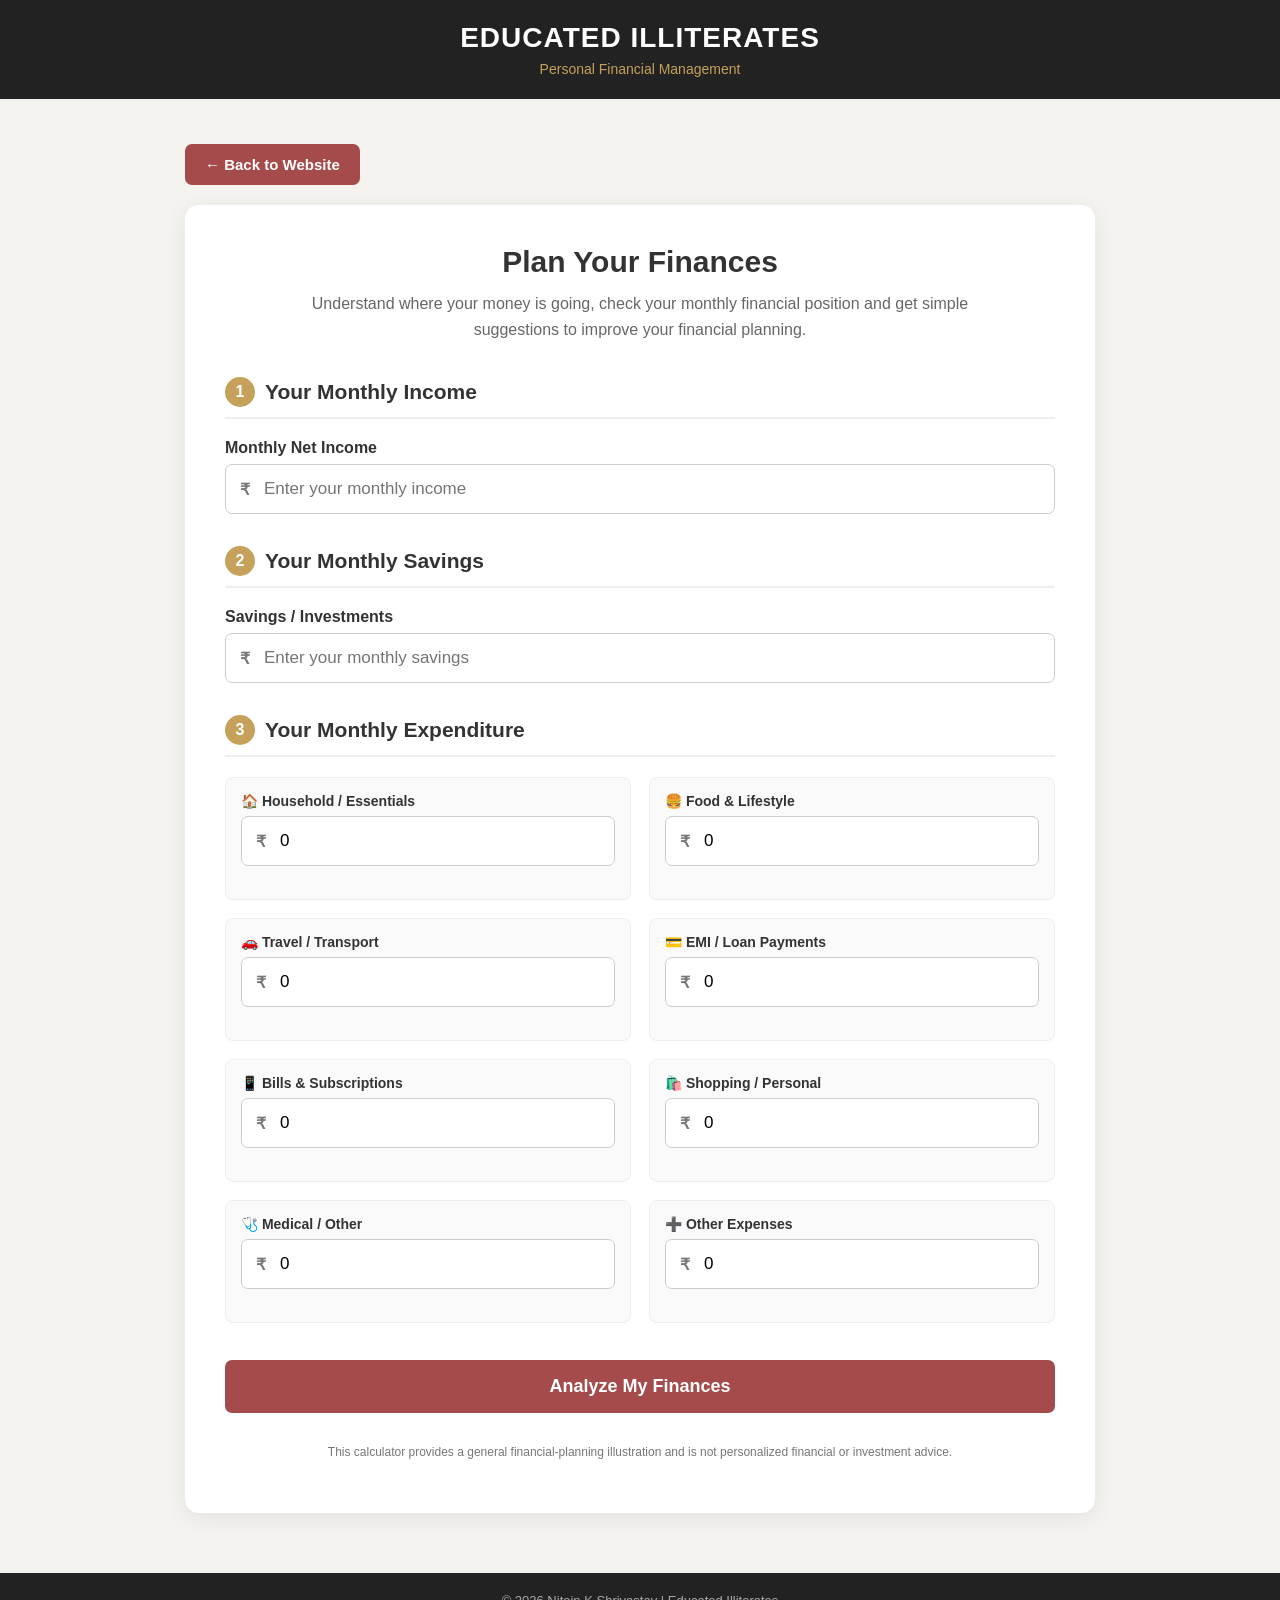
==== financial-calculator.html @ b7cf478b "Add financial planning calculator" ====
<!DOCTYPE html>
<html lang="en">
<head>
<meta charset="UTF-8">
<meta name="viewport" content="width=device-width, initial-scale=1.0">

<title>Plan Your Finances | Educated Illiterates</title>

<style>

/* =========================
   GENERAL
========================= */

* {
    box-sizing: border-box;
}

body {
    margin: 0;
    font-family: Arial, sans-serif;
    background: #f5f3ef;
    color: #333;
}

/* =========================
   HEADER
========================= */

header {
    background: #222;
    color: white;
    padding: 22px 20px;
    text-align: center;
}

header h1 {
    margin: 0;
    font-size: 28px;
    letter-spacing: 1px;
}

header p {
    margin: 7px 0 0;
    color: #c6a15b;
    font-size: 14px;
}

/* =========================
   MAIN
========================= */

.calculator-container {
    max-width: 950px;
    margin: 45px auto;
    padding: 0 20px;
}

.calculator-card {
    background: white;
    padding: 40px;
    border-radius: 14px;
    box-shadow: 0 5px 25px rgba(0,0,0,0.08);
}

/* =========================
   TITLE
========================= */

.calculator-card h2 {
    text-align: center;
    margin: 0;
    font-size: 30px;
}

.intro {
    text-align: center;
    color: #666;
    line-height: 1.6;
    max-width: 700px;
    margin: 12px auto 35px;
}

/* =========================
   SECTIONS
========================= */

.finance-section {
    margin-bottom: 32px;
}

.section-title {
    display: flex;
    align-items: center;
    gap: 10px;
    border-bottom: 2px solid #eee;
    padding-bottom: 10px;
    margin-bottom: 20px;
}

.section-title h3 {
    margin: 0;
    font-size: 21px;
}

.section-number {
    background: #c6a15b;
    color: white;
    width: 30px;
    height: 30px;
    border-radius: 50%;
    display: flex;
    align-items: center;
    justify-content: center;
    font-weight: bold;
}

/* =========================
   INPUTS
========================= */

.form-group {
    margin-bottom: 18px;
}

.form-group label {
    display: block;
    font-weight: bold;
    margin-bottom: 7px;
}

.input-wrapper {
    position: relative;
}

.currency {
    position: absolute;
    left: 15px;
    top: 50%;
    transform: translateY(-50%);
    font-weight: bold;
    color: #777;
}

.form-group input {
    width: 100%;
    padding: 14px 15px 14px 38px;
    border: 1px solid #ccc;
    border-radius: 7px;
    font-size: 17px;
    transition: 0.2s;
}

.form-group input:focus {
    outline: none;
    border-color: #c6a15b;
    box-shadow: 0 0 0 2px rgba(198,161,91,0.12);
}

/* =========================
   EXPENSE GRID
========================= */

.expense-grid {
    display: grid;
    grid-template-columns: 1fr 1fr;
    gap: 18px;
}

.expense-item {
    background: #fafafa;
    padding: 15px;
    border-radius: 8px;
    border: 1px solid #eee;
}

.expense-item label {
    font-size: 14px;
}

/* =========================
   BUTTON
========================= */

.calculate-btn {
    width: 100%;
    padding: 16px;
    background: #A64B4B;
    color: white;
    border: none;
    border-radius: 7px;
    font-size: 18px;
    font-weight: bold;
    cursor: pointer;
    transition: 0.3s;
    margin-top: 5px;
}

.calculate-btn:hover {
    background: #8f3f3f;
}

/* =========================
   RESULT
========================= */

#result {
    display: none;
    margin-top: 40px;
}

.result-box {
    padding: 28px;
    border-radius: 10px;
}

.good {
    background: #e9f6ed;
    border: 1px solid #9ed0aa;
}

.warning {
    background: #fff4df;
    border: 1px solid #e2bd70;
}

.danger {
    background: #fdeaea;
    border: 1px solid #df9a9a;
}

.result-box h3 {
    text-align: center;
    margin-top: 0;
    font-size: 25px;
}

.result-message {
    text-align: center;
    line-height: 1.7;
}

/* =========================
   SUMMARY
========================= */

.summary-grid {
    display: grid;
    grid-template-columns: repeat(2, 1fr);
    gap: 12px;
    margin: 25px 0;
}

.summary-item {
    background: white;
    border: 1px solid #eee;
    padding: 16px;
    border-radius: 7px;
}

.summary-label {
    display: block;
    color: #777;
    font-size: 13px;
    margin-bottom: 5px;
}

.summary-value {
    font-size: 20px;
    font-weight: bold;
}

/* =========================
   FINANCIAL STATUS
========================= */

.status-box {
    background: white;
    padding: 18px;
    border-radius: 8px;
    margin-top: 20px;
    text-align: center;
    border: 1px solid #eee;
}

.status-box strong {
    font-size: 20px;
}

/* =========================
   SUGGESTIONS
========================= */

.suggestions {
    margin-top: 25px;
    background: white;
    padding: 22px;
    border-radius: 8px;
    border: 1px solid #eee;
}

.suggestions h4 {
    margin-top: 0;
    color: #A64B4B;
    font-size: 20px;
}

.suggestions ul {
    padding-left: 20px;
    margin-bottom: 0;
}

.suggestions li {
    margin-bottom: 13px;
    line-height: 1.6;
}

/* =========================
   BREAKDOWN
========================= */

.breakdown {
    margin-top: 25px;
}

.breakdown h4 {
    margin-bottom: 15px;
}

.breakdown-row {
    display: flex;
    justify-content: space-between;
    padding: 10px 0;
    border-bottom: 1px solid #eee;
}

.breakdown-row:last-child {
    border-bottom: none;
}

/* =========================
   RESET
========================= */

.reset-btn {
    margin-top: 20px;
    background: transparent;
    border: 1px solid #A64B4B;
    color: #A64B4B;
    padding: 11px 20px;
    border-radius: 6px;
    cursor: pointer;
    font-weight: bold;
}

.reset-btn:hover {
    background: #A64B4B;
    color: white;
}

/* =========================
   DISCLAIMER
========================= */

.disclaimer {
    margin-top: 30px;
    font-size: 12px;
    color: #777;
    text-align: center;
    line-height: 1.5;
}

/* =========================
   FOOTER
========================= */

footer {
    background: #222;
    color: #aaa;
    text-align: center;
    padding: 20px;
    margin-top: 60px;
    font-size: 13px;
}

/* =========================
   MOBILE
========================= */

@media (max-width: 650px) {

    .calculator-container {
        margin: 25px auto;
    }

    .calculator-card {
        padding: 25px 18px;
    }

    .calculator-card h2 {
        font-size: 25px;
    }

    .expense-grid {
        grid-template-columns: 1fr;
        gap: 12px;
    }

    .summary-grid {
        grid-template-columns: 1fr;
    }

    header h1 {
        font-size: 23px;
    }

}

/* =========================
   BACK TO WEBSITE BUTTON
========================= */

.back-to-website {
    display: inline-block;
    padding: 12px 20px;
    margin-bottom: 20px;
    background: #A64B4B;
    color: #ffffff !important;
    text-decoration: none !important;
    border-radius: 7px;
    font-weight: bold;
    font-size: 15px;
    transition: 0.3s;
}

.back-to-website:hover {
    background: #8f3f3f;
    color: #ffffff !important;
    text-decoration: none !important;
}

</style>
</head>


<body>

<header>

<h1>EDUCATED ILLITERATES</h1>

<p>Personal Financial Management</p>

</header>


<main class="calculator-container">
    
    <a href="index.html" class="back-to-website">
    ← Back to Website
</a>

<div class="calculator-card">

<h2>Plan Your Finances</h2>

<p class="intro">
Understand where your money is going, check your monthly financial
position and get simple suggestions to improve your financial planning.
</p>


<!-- =========================
     1. INCOME
========================= -->

<div class="finance-section">

<div class="section-title">

<div class="section-number">1</div>

<h3>Your Monthly Income</h3>

</div>


<div class="form-group">

<label for="income">
Monthly Net Income
</label>

<div class="input-wrapper">

<span class="currency">₹</span>

<input
type="number"
id="income"
placeholder="Enter your monthly income"
min="0"
>

</div>

</div>

</div>


<!-- =========================
     2. SAVINGS
========================= -->

<div class="finance-section">

<div class="section-title">

<div class="section-number">2</div>

<h3>Your Monthly Savings</h3>

</div>


<div class="form-group">

<label for="savings">
Savings / Investments
</label>

<div class="input-wrapper">

<span class="currency">₹</span>

<input
type="number"
id="savings"
placeholder="Enter your monthly savings"
min="0"
>

</div>

</div>

</div>


<!-- =========================
     3. EXPENDITURE
========================= -->

<div class="finance-section">

<div class="section-title">

<div class="section-number">3</div>

<h3>Your Monthly Expenditure</h3>

</div>


<div class="expense-grid">


<!-- ESSENTIAL -->

<div class="expense-item">

<div class="form-group">

<label for="essential">
🏠 Household / Essentials
</label>

<div class="input-wrapper">

<span class="currency">₹</span>

<input
type="number"
id="essential"
placeholder="Amount"
min="0"
value="0"
>

</div>

</div>

</div>


<!-- FOOD -->

<div class="expense-item">

<div class="form-group">

<label for="food">
🍔 Food & Lifestyle
</label>

<div class="input-wrapper">

<span class="currency">₹</span>

<input
type="number"
id="food"
placeholder="Amount"
min="0"
value="0"
>

</div>

</div>

</div>


<!-- TRAVEL -->

<div class="expense-item">

<div class="form-group">

<label for="travel">
🚗 Travel / Transport
</label>

<div class="input-wrapper">

<span class="currency">₹</span>

<input
type="number"
id="travel"
placeholder="Amount"
min="0"
value="0"
>

</div>

</div>

</div>


<!-- EMI -->

<div class="expense-item">

<div class="form-group">

<label for="emi">
💳 EMI / Loan Payments
</label>

<div class="input-wrapper">

<span class="currency">₹</span>

<input
type="number"
id="emi"
placeholder="Amount"
min="0"
value="0"
>

</div>

</div>

</div>


<!-- BILLS -->

<div class="expense-item">

<div class="form-group">

<label for="bills">
📱 Bills & Subscriptions
</label>

<div class="input-wrapper">

<span class="currency">₹</span>

<input
type="number"
id="bills"
placeholder="Amount"
min="0"
value="0"
>

</div>

</div>

</div>


<!-- SHOPPING -->

<div class="expense-item">

<div class="form-group">

<label for="shopping">
🛍️ Shopping / Personal
</label>

<div class="input-wrapper">

<span class="currency">₹</span>

<input
type="number"
id="shopping"
placeholder="Amount"
min="0"
value="0"
>

</div>

</div>

</div>


<!-- MEDICAL -->

<div class="expense-item">

<div class="form-group">

<label for="medical">
🩺 Medical / Other
</label>

<div class="input-wrapper">

<span class="currency">₹</span>

<input
type="number"
id="medical"
placeholder="Amount"
min="0"
value="0"
>

</div>

</div>

</div>


<!-- OTHER -->

<div class="expense-item">

<div class="form-group">

<label for="other">
➕ Other Expenses
</label>

<div class="input-wrapper">

<span class="currency">₹</span>

<input
type="number"
id="other"
placeholder="Amount"
min="0"
value="0"
>

</div>

</div>

</div>


</div>

</div>


<!-- =========================
     ANALYZE
========================= -->

<button
class="calculate-btn"
onclick="analyzeFinances()">

Analyze My Finances

</button>


<!-- =========================
     RESULT
========================= -->

<div id="result"></div>


<p class="disclaimer">
This calculator provides a general financial-planning illustration
and is not personalized financial or investment advice.
</p>


</div>

</main>


<footer>

© 2026 Nitein K Shrivastav | Educated Illiterates

</footer>


<script>

/* =========================
   FORMAT RUPEES
========================= */

function formatRupees(amount) {

    return "₹" + Math.round(amount).toLocaleString("en-IN");

}


/* =========================
   GET INPUT VALUE
========================= */

function getValue(id) {

    const value =
        parseFloat(document.getElementById(id).value);

    return isNaN(value) ? 0 : value;

}


/* =========================
   ANALYZE FINANCES
========================= */

function analyzeFinances() {

    const income = getValue("income");

    const savings = getValue("savings");


    /* =========================
       VALIDATE INCOME
    ========================= */

    if (income <= 0) {

        alert("Please enter your monthly net income.");

        return;

    }


    /* =========================
       EXPENSE VALUES
    ========================= */

    const essential = getValue("essential");
    const food = getValue("food");
    const travel = getValue("travel");
    const emi = getValue("emi");
    const bills = getValue("bills");
    const shopping = getValue("shopping");
    const medical = getValue("medical");
    const other = getValue("other");


    /* =========================
       TOTALS
    ========================= */

    const totalExpenses =
        essential +
        food +
        travel +
        emi +
        bills +
        shopping +
        medical +
        other;


    const totalOutflow =
        totalExpenses + savings;


    const balance =
        income - totalOutflow;


    const savingsRate =
        (savings / income) * 100;


    const expenseRate =
        (totalExpenses / income) * 100;


    const emiRate =
        (emi / income) * 100;


    const lifestyleTotal =
        food + shopping;


    const lifestyleRate =
        (lifestyleTotal / income) * 100;


    /* =========================
       FIND LARGEST CATEGORY
    ========================= */

    const expenses = {

        "Household / Essentials": essential,

        "Food & Lifestyle": food,

        "Travel / Transport": travel,

        "EMI / Loan Payments": emi,

        "Bills & Subscriptions": bills,

        "Shopping / Personal": shopping,

        "Medical / Other": medical,

        "Other Expenses": other

    };


    let largestCategory = "";
    let largestAmount = 0;


    for (const category in expenses) {

        if (expenses[category] > largestAmount) {

            largestAmount = expenses[category];

            largestCategory = category;

        }

    }


    const result =
        document.getElementById("result");


    result.style.display = "block";


    let resultClass = "";
    let title = "";
    let message = "";

    let suggestions = [];


    /* ==================================================
       CASE 1
       EXPENDITURE + SAVINGS > INCOME
    ================================================== */

    if (balance < 0) {

        resultClass = "danger";


        const shortage =
            Math.abs(balance);


        title =
            "🔴 Your monthly outflow is higher than your income";


        message = `
        Your income is <strong>${formatRupees(income)}</strong>,
        while your savings and expenditure together are
        <strong>${formatRupees(totalOutflow)}</strong>.

        You currently have a monthly shortfall of
        <strong>${formatRupees(shortage)}</strong>.
        `;


        /* ZERO SAVINGS + DEFICIT */

        if (savings === 0) {

            suggestions.push(
                `You are currently saving <strong>₹0</strong>. Your first priority should be to bring your expenditure below your income. Once you create a surplus, start with a small and regular savings amount.`
            );

        }


        /* SAVING WHILE IN DEFICIT */

        else {

            suggestions.push(
                `You are currently saving ${formatRupees(savings)}, but your overall monthly outflow is still higher than your income. Consider temporarily reviewing your savings amount while you work on balancing your monthly cash flow.`
            );

        }


        /* LARGEST EXPENSE */

        if (largestCategory && largestAmount > 0) {

            suggestions.push(
                `Your largest expenditure category is <strong>${largestCategory}</strong> at ${formatRupees(largestAmount)}. This is the first area you should review for possible reductions.`
            );

        }


        /* EMI */

        if (emiRate > 30) {

            suggestions.push(
                `Your EMI/loan payments are around <strong>${emiRate.toFixed(1)}%</strong> of your income. This is a significant commitment. Avoid taking on additional debt and review your repayment strategy.`
            );

        }


        /* LIFESTYLE */

        if (lifestyleRate > 20) {

            suggestions.push(
                `Food, lifestyle and shopping together account for about <strong>${lifestyleRate.toFixed(1)}%</strong> of your income. Look for areas where discretionary spending can be reduced.`
            );

        }


        /* BILLS */

        if (bills > 0) {

            suggestions.push(
                "Review subscriptions and recurring bills. Cancel or reduce services that are not essential."
            );

        }


        /* FINAL ACTION */

        suggestions.push(
            `Your immediate target should be to reduce your monthly outflow by at least <strong>${formatRupees(shortage)}</strong> so that your finances return to balance.`
        );


        suggestions.push(
            "After your budget becomes balanced, focus on creating a small emergency fund and then gradually increase your savings."
        );

    }


    /* ==================================================
       CASE 2
       NO SAVINGS BUT POSITIVE BALANCE
    ================================================== */

    else if (savings === 0 && balance > 0) {

        resultClass = "warning";


        title =
            "🟡 You have money left, but you're not saving yet";


        message = `
        After your current expenditure,
        you have <strong>${formatRupees(balance)}</strong>
        remaining each month.

        However, your current savings are
        <strong>₹0</strong>.
        `;


        suggestions.push(
            `Consider starting a regular savings habit. You could begin by setting aside a manageable amount from your ${formatRupees(balance)} monthly balance.`
        );


        if (balance >= income * 0.10) {

            suggestions.push(
                `You have enough monthly room to consider saving a meaningful portion of your remaining balance rather than allowing it to disappear into additional spending.`
            );

        }


        suggestions.push(
            "Start building an emergency fund before increasing discretionary spending."
        );


        suggestions.push(
            "Automating a fixed saving amount soon after receiving your income can help make saving consistent."
        );


        if (largestCategory) {

            suggestions.push(
                `Your largest expense is <strong>${largestCategory}</strong> at ${formatRupees(largestAmount)}. Keep monitoring this category as your income and lifestyle change.`
            );

        }

    }


    /* ==================================================
       CASE 3
       SAVINGS BELOW 10%
    ================================================== */

    else if (savingsRate < 10 && balance >= 0) {

        resultClass = "warning";


        title =
            "🟡 Your savings could be stronger";


        message = `
        You are currently saving
        <strong>${formatRupees(savings)}</strong>
        per month, which is about
        <strong>${savingsRate.toFixed(1)}%</strong>
        of your income.
        `;


        suggestions.push(
            "Consider gradually increasing your savings rather than trying to make a large change all at once."
        );


        suggestions.push(
            "Review your discretionary spending and redirect part of it toward savings."
        );


        if (largestCategory) {

            suggestions.push(
                `Your largest expense is <strong>${largestCategory}</strong> at ${formatRupees(largestAmount)}. A small reduction here could help increase your savings.`
            );

        }


        suggestions.push(
            "Build an emergency fund before taking on unnecessary financial commitments."
        );

    }


    /* ==================================================
       CASE 4
       HEALTHY SAVINGS
    ================================================== */

    else {

        resultClass = "good";


        title =
            "🟢 You are building a positive financial position";


        message = `
        You are saving
        <strong>${formatRupees(savings)}</strong>
        per month and have
        <strong>${formatRupees(balance)}</strong>
        remaining after savings and expenditure.
        `;


        suggestions.push(
            `Your current savings rate is approximately <strong>${savingsRate.toFixed(1)}%</strong> of your income. Continue maintaining a consistent savings habit.`
        );


        suggestions.push(
            "Keep an emergency fund for unexpected expenses before increasing lifestyle commitments."
        );


        suggestions.push(
            "Set specific financial goals so your savings have a clear purpose."
        );


        if (largestCategory) {

            suggestions.push(
                `Your largest expenditure category is <strong>${largestCategory}</strong> at ${formatRupees(largestAmount)}. Continue monitoring it so that lifestyle inflation does not reduce your future savings.`
            );

        }


        if (emiRate > 30) {

            suggestions.push(
                `Although your overall position is positive, EMI/loan payments are around <strong>${emiRate.toFixed(1)}%</strong> of income. Consider reducing debt before taking on additional commitments.`
            );

        }

    }


    /* ==================================================
       BUILD SUGGESTIONS
    ================================================== */

    let suggestionHTML = "";


    suggestions.forEach(function(item) {

        suggestionHTML += `<li>${item}</li>`;

    });


    /* =========================
       BALANCE LABEL
    ========================= */

    let balanceLabel;


    if (balance < 0) {

        balanceLabel = "Monthly Shortfall";

    } else {

        balanceLabel = "Remaining Balance";

    }


    /* =========================
       RESULT HTML
    ========================= */

    result.innerHTML = `

    <div class="result-box ${resultClass}">

        <h3>${title}</h3>


        <p class="result-message">
            ${message}
        </p>


        <div class="summary-grid">


            <div class="summary-item">

                <span class="summary-label">
                    Monthly Income
                </span>

                <span class="summary-value">
                    ${formatRupees(income)}
                </span>

            </div>


            <div class="summary-item">

                <span class="summary-label">
                    Monthly Savings
                </span>

                <span class="summary-value">
                    ${formatRupees(savings)}
                </span>

            </div>


            <div class="summary-item">

                <span class="summary-label">
                    Total Expenditure
                </span>

                <span class="summary-value">
                    ${formatRupees(totalExpenses)}
                </span>

            </div>


            <div class="summary-item">

                <span class="summary-label">
                    Total Monthly Outflow
                </span>

                <span class="summary-value">
                    ${formatRupees(totalOutflow)}
                </span>

            </div>


            <div class="summary-item">

                <span class="summary-label">
                    ${balanceLabel}
                </span>

                <span class="summary-value">
                    ${formatRupees(Math.abs(balance))}
                </span>

            </div>


            <div class="summary-item">

                <span class="summary-label">
                    Savings Rate
                </span>

                <span class="summary-value">
                    ${savingsRate.toFixed(1)}%
                </span>

            </div>


        </div>


        <div class="status-box">

            <strong>Financial Snapshot</strong>

            <p>
                You are using approximately
                <strong>${expenseRate.toFixed(1)}%</strong>
                of your income for expenditure.
            </p>

        </div>


        <div class="breakdown">

            <h4>📊 Your Expenditure Breakdown</h4>


            <div class="breakdown-row">
                <span>🏠 Household / Essentials</span>
                <strong>${formatRupees(essential)}</strong>
            </div>


            <div class="breakdown-row">
                <span>🍔 Food & Lifestyle</span>
                <strong>${formatRupees(food)}</strong>
            </div>


            <div class="breakdown-row">
                <span>🚗 Travel / Transport</span>
                <strong>${formatRupees(travel)}</strong>
            </div>


            <div class="breakdown-row">
                <span>💳 EMI / Loans</span>
                <strong>${formatRupees(emi)}</strong>
            </div>


            <div class="breakdown-row">
                <span>📱 Bills & Subscriptions</span>
                <strong>${formatRupees(bills)}</strong>
            </div>


            <div class="breakdown-row">
                <span>🛍️ Shopping / Personal</span>
                <strong>${formatRupees(shopping)}</strong>
            </div>


            <div class="breakdown-row">
                <span>🩺 Medical / Other</span>
                <strong>${formatRupees(medical)}</strong>
            </div>


            <div class="breakdown-row">
                <span>➕ Other Expenses</span>
                <strong>${formatRupees(other)}</strong>
            </div>


        </div>


        <div class="suggestions">

            <h4>💡 Suggestions for You</h4>

            <ul>
                ${suggestionHTML}
            </ul>

        </div>


        <button
            class="reset-btn"
            onclick="resetCalculator()">

            Start Again

        </button>


    </div>

    `;


    /* =========================
       SCROLL TO RESULT
    ========================= */

    result.scrollIntoView({

        behavior: "smooth",

        block: "start"

    });

}


/* =========================
   RESET CALCULATOR
========================= */

function resetCalculator() {

    document
        .querySelectorAll("input")
        .forEach(function(input) {

            if (
                input.id === "essential" ||
                input.id === "food" ||
                input.id === "travel" ||
                input.id === "emi" ||
                input.id === "bills" ||
                input.id === "shopping" ||
                input.id === "medical" ||
                input.id === "other"
            ) {

                input.value = 0;

            } else {

                input.value = "";

            }

        });


    const result =
        document.getElementById("result");


    result.style.display = "none";

    result.innerHTML = "";


    window.scrollTo({

        top: 0,

        behavior: "smooth"

    });

}

</script>

</body>
</html>
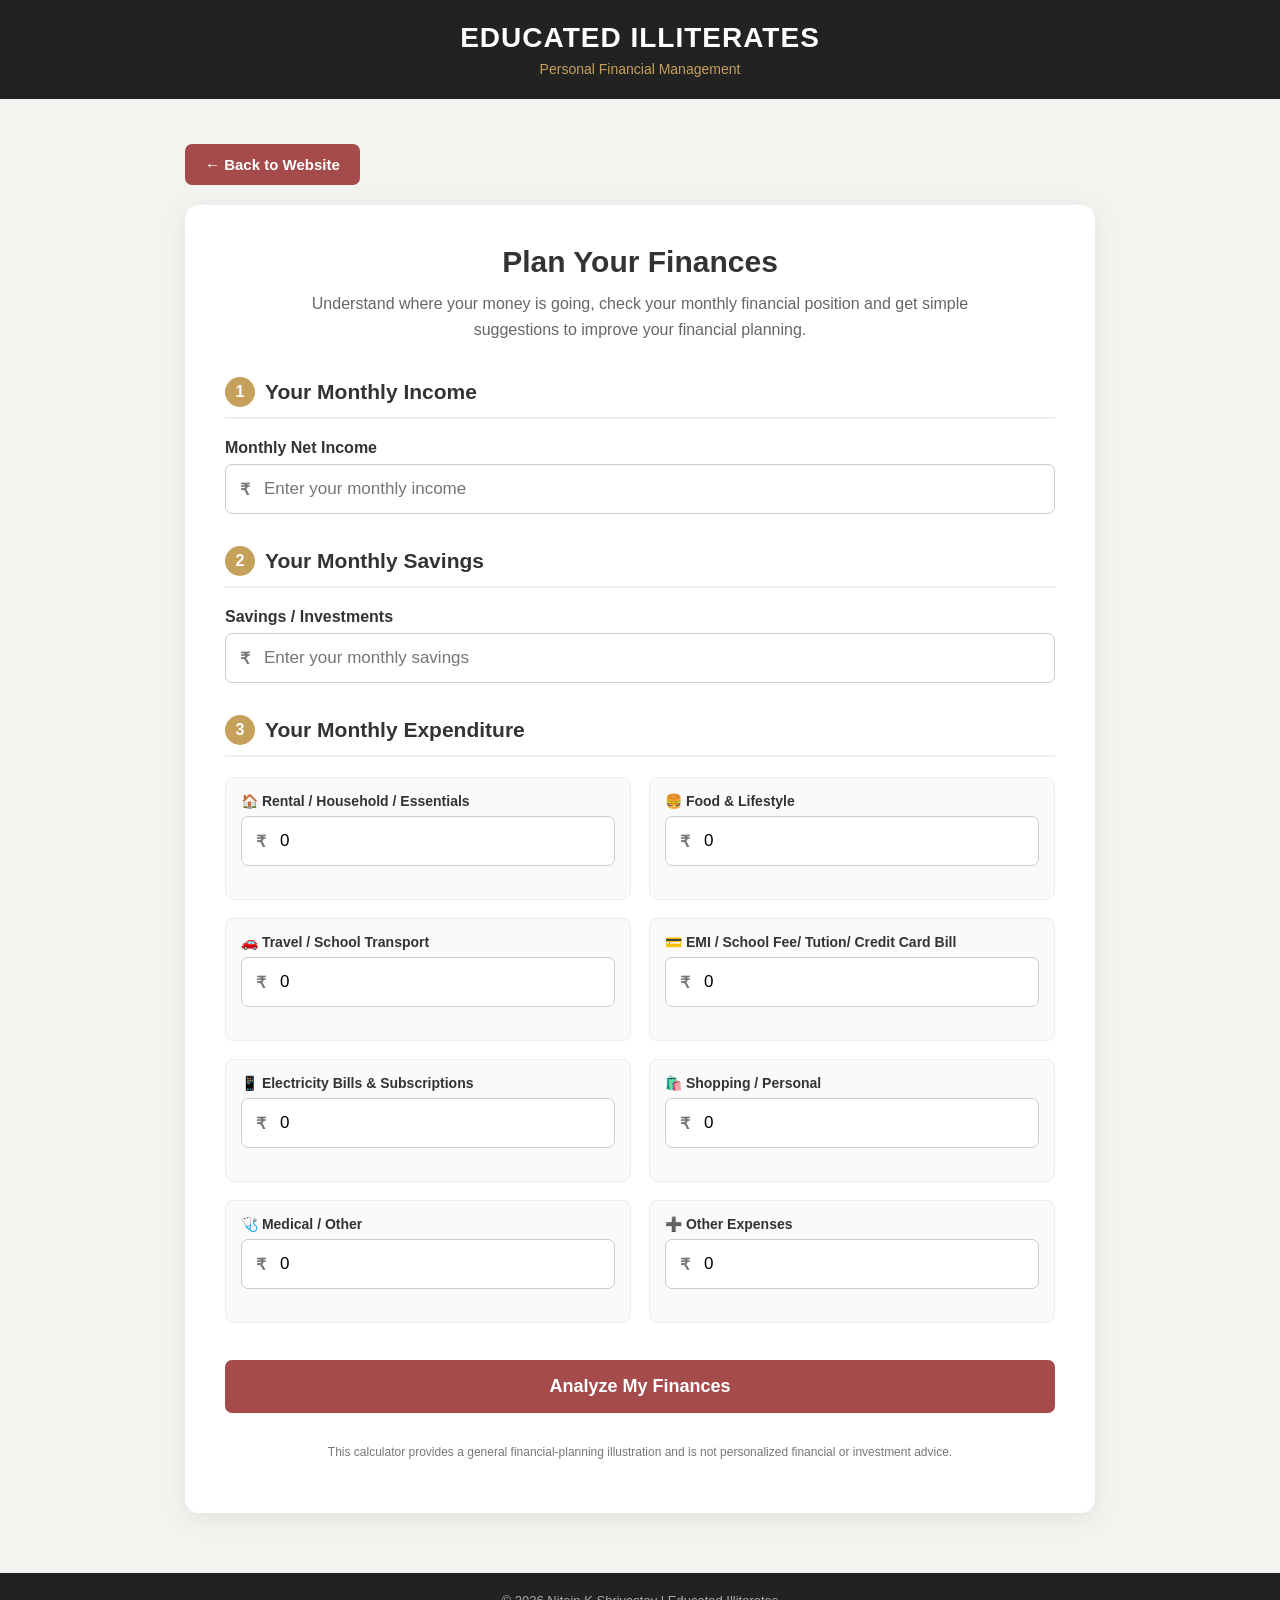
==== commit a49380f6: "Add financial planning calculator" ====
--- a/financial-calculator.html
+++ b/financial-calculator.html
@@ -572,8 +572,7 @@
 
 <div class="form-group">
 
-<label for="essential">
-🏠 Household / Essentials
+<label for="essential">🏠 Rental / Household / Essentials
 </label>
 
 <div class="input-wrapper">
@@ -631,7 +630,7 @@
 <div class="form-group">
 
 <label for="travel">
-🚗 Travel / Transport
+🚗 Travel / School Transport
 </label>
 
 <div class="input-wrapper">
@@ -660,7 +659,7 @@
 <div class="form-group">
 
 <label for="emi">
-💳 EMI / Loan Payments
+💳 EMI / School Fee/ Tution/ Credit Card Bill
 </label>
 
 <div class="input-wrapper">
@@ -689,7 +688,7 @@
 <div class="form-group">
 
 <label for="bills">
-📱 Bills & Subscriptions
+📱 Electricity Bills & Subscriptions
 </label>
 
 <div class="input-wrapper">
@@ -955,15 +954,15 @@
 
     const expenses = {
 
-        "Household / Essentials": essential,
+        "Rental / Household / Essentials": essential,
 
         "Food & Lifestyle": food,
 
-        "Travel / Transport": travel,
-
-        "EMI / Loan Payments": emi,
-
-        "Bills & Subscriptions": bills,
+        "Travel / School Transport": travel,
+
+        "EMI / School Fee/ Tution/ Credit Card Bill": emi,
+
+        "Electricity Bills & Subscriptions": bills,
 
         "Shopping / Personal": shopping,
 
@@ -1430,7 +1429,7 @@
 
 
             <div class="breakdown-row">
-                <span>🏠 Household / Essentials</span>
+                <span>🏠 Rental / Household / Essentials</span>
                 <strong>${formatRupees(essential)}</strong>
             </div>
 
@@ -1442,19 +1441,18 @@
 
 
             <div class="breakdown-row">
-                <span>🚗 Travel / Transport</span>
+                <span>🚗 Travel / School Transport</span>
                 <strong>${formatRupees(travel)}</strong>
             </div>
 
 
             <div class="breakdown-row">
-                <span>💳 EMI / Loans</span>
+                <span>💳 EMI / School Fee/ Tution/ Credit Card Bill</span>
                 <strong>${formatRupees(emi)}</strong>
             </div>
 
 
-            <div class="breakdown-row">
-                <span>📱 Bills & Subscriptions</span>
+            <div class="breakdown-row">                <span>📱 Electricity Bills & Subscriptions</span>
                 <strong>${formatRupees(bills)}</strong>
             </div>
 
